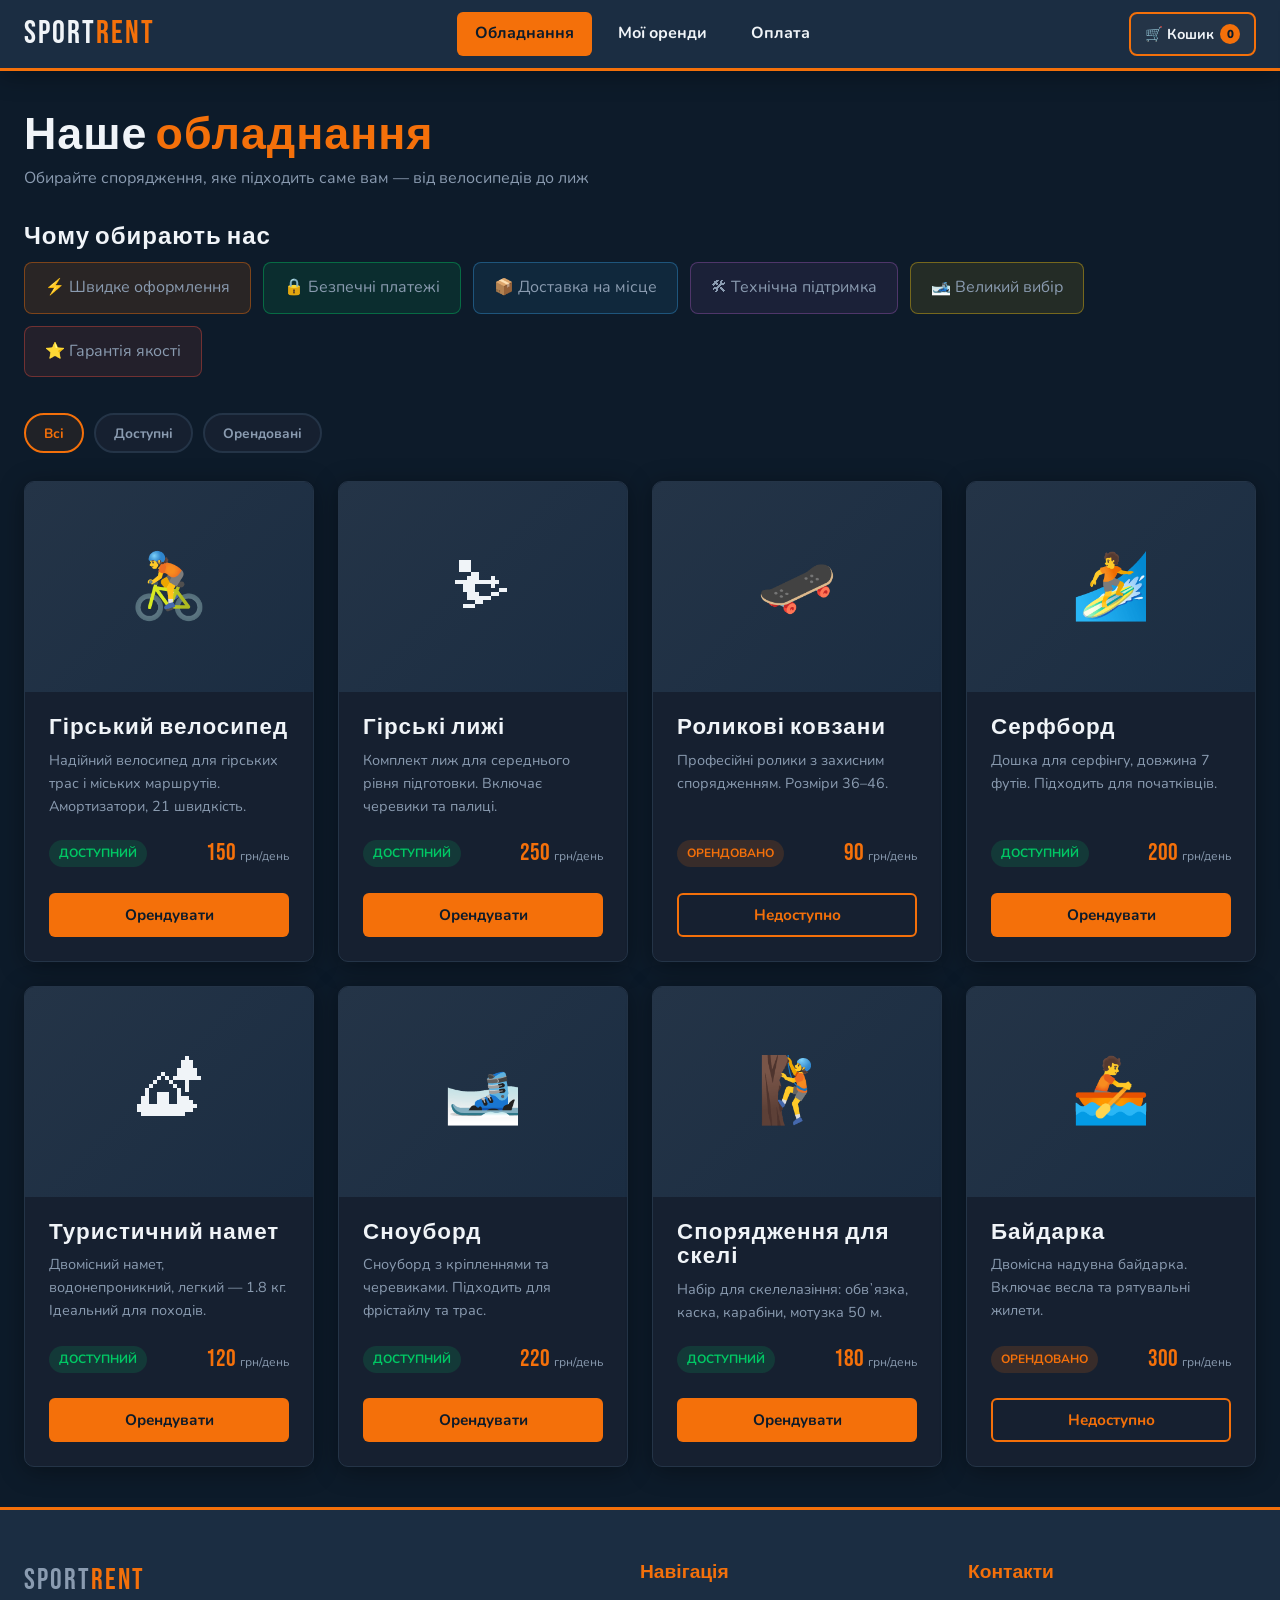
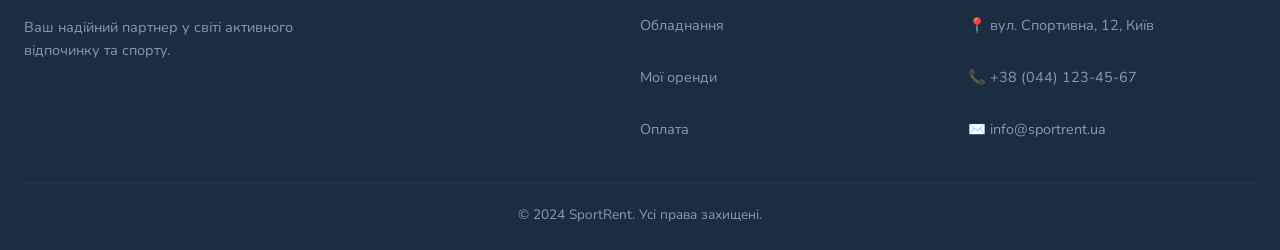
==== lab2/index.html @ fef1c749 "rename" ====
<!DOCTYPE html>
<html lang="uk">
<head>
  <meta charset="UTF-8" />
  <meta name="viewport" content="width=device-width, initial-scale=1.0" />
  <title>SportRent — Обладнання</title>
  <link rel="stylesheet" href="styles.css" />
  <style>
    /* ── Кошик-іконка у хедері ── */
    .cart-btn {
      position: relative;
      background: var(--navy-light);
      border: 2px solid var(--orange);
      color: var(--white);
      border-radius: 8px;
      padding: 6px 14px;
      font-family: var(--font-body);
      font-weight: 700;
      font-size: 0.9rem;
      cursor: pointer;
      min-height: 44px;
      display: flex;
      align-items: center;
      gap: 6px;
      transition: background 0.25s, color 0.25s;
      flex-shrink: 0;
    }
    .cart-btn:hover { background: var(--orange); color: var(--navy); }
    .cart-count {
      background: var(--orange);
      color: var(--navy);
      border-radius: 50%;
      width: 20px; height: 20px;
      font-size: 0.72rem;
      font-weight: 900;
      display: flex; align-items: center; justify-content: center;
      transition: transform 0.2s;
    }
    .cart-count.bump { transform: scale(1.4); }

    /* ── Кнопка після додавання до кошика ── */
    .btn--added {
      background: #00c864 !important;
      color: #fff !important;
      border-color: #00c864 !important;
      cursor: default;
    }
    .btn--added:hover { transform: none !important; }

    /* ── Модальне вікно: вибір дат ── */
    .modal-overlay {
      position: fixed; inset: 0;
      background: rgba(0,0,0,0.65);
      display: flex; align-items: center; justify-content: center;
      z-index: 200;
      padding: 16px;
      opacity: 0; pointer-events: none;
      transition: opacity 0.25s;
    }
    .modal-overlay.open { opacity: 1; pointer-events: all; }

    .modal {
      background: var(--card-bg);
      border: 2px solid var(--orange);
      border-radius: 14px;
      padding: 32px;
      max-width: 440px; width: 100%;
      box-shadow: 0 8px 40px rgba(0,0,0,0.5);
      transform: translateY(20px);
      transition: transform 0.25s;
    }
    .modal-overlay.open .modal { transform: translateY(0); }

    .modal h3 {
      font-size: 1.6rem;
      margin-bottom: 6px;
    }
    .modal-item-name {
      color: var(--orange);
      font-size: 1rem;
      margin-bottom: 20px;
    }
    .modal-dates {
      display: grid;
      grid-template-columns: 1fr 1fr;
      gap: 14px;
      margin-bottom: 16px;
    }
    .modal-dates .form-group { margin-bottom: 0; }

    .modal-total {
      background: var(--navy-light);
      border-radius: 8px;
      padding: 12px 16px;
      margin-bottom: 20px;
      font-size: 0.95rem;
      color: var(--gray);
      min-height: 44px;
    }
    .modal-total strong { color: var(--orange); font-family: var(--font-head); font-size: 1.3rem; }

    .modal-error {
      color: #e74c3c;
      font-size: 0.85rem;
      margin-bottom: 12px;
      min-height: 20px;
    }
    .modal-actions { display: flex; gap: 10px; }
    .modal-actions .btn { flex: 1; }

    /* ── Кошик-дроп ── */
    .cart-panel {
      position: fixed;
      top: 0; right: 0; bottom: 0;
      width: min(380px, 100vw);
      background: var(--navy-mid);
      border-left: 3px solid var(--orange);
      z-index: 300;
      display: flex; flex-direction: column;
      transform: translateX(110%);
      transition: transform 0.3s ease;
      box-shadow: -4px 0 30px rgba(0,0,0,0.4);
    }
    .cart-panel.open { transform: translateX(0); }

    .cart-panel__head {
      padding: 20px 24px;
      border-bottom: 1px solid var(--navy-light);
      display: flex; justify-content: space-between; align-items: center;
    }
    .cart-panel__head h3 { font-size: 1.5rem; }
    .cart-close {
      background: none; border: none; color: var(--gray);
      font-size: 1.5rem; cursor: pointer; line-height: 1;
      min-width: 44px; min-height: 44px;
      display: flex; align-items: center; justify-content: center;
      border-radius: 6px;
      transition: color 0.2s, background 0.2s;
    }
    .cart-close:hover { color: var(--white); background: var(--navy-light); }

    .cart-items {
      flex: 1; overflow-y: auto; padding: 16px 24px;
      display: flex; flex-direction: column; gap: 12px;
    }
    .cart-empty {
      text-align: center; color: var(--gray);
      margin: auto; font-size: 1rem;
    }
    .cart-item {
      background: var(--card-bg);
      border: 1px solid var(--navy-light);
      border-radius: 10px;
      padding: 14px;
      display: flex; gap: 12px; align-items: flex-start;
    }
    .cart-item__icon { font-size: 2rem; flex-shrink: 0; }
    .cart-item__info { flex: 1; }
    .cart-item__name { font-family: var(--font-head); font-size: 1.1rem; }
    .cart-item__dates { color: var(--gray); font-size: 0.82rem; margin-top: 2px; }
    .cart-item__price { color: var(--orange); font-weight: 700; font-size: 0.9rem; }
    .cart-item__remove {
      background: none; border: none; color: var(--gray); cursor: pointer;
      font-size: 1.1rem; padding: 4px;
      min-width: 32px; min-height: 32px;
      display: flex; align-items: center; justify-content: center;
      border-radius: 6px; transition: color 0.2s, background 0.2s;
    }
    .cart-item__remove:hover { color: #e74c3c; background: rgba(231,76,60,0.1); }

    .cart-panel__foot {
      padding: 20px 24px;
      border-top: 1px solid var(--navy-light);
    }
    .cart-total-row {
      display: flex; justify-content: space-between;
      font-family: var(--font-head); font-size: 1.5rem;
      color: var(--orange); margin-bottom: 14px;
    }

    /* ── Особливості — кольорова анімація при завантаженні ── */
    .features-list li {
      background: var(--card-bg);
      border: 1px solid var(--navy-light);
      padding: 12px 20px;
      border-radius: 8px;
      color: var(--gray);
      transition: background 0.4s, border-color 0.4s;
    }

    /* ── Фільтр-панель ── */
    .filter-bar {
      display: flex; gap: 10px; flex-wrap: wrap;
      margin-bottom: 28px; align-items: center;
    }
    .filter-btn {
      background: var(--card-bg);
      border: 2px solid var(--navy-light);
      color: var(--gray);
      padding: 8px 18px;
      border-radius: 20px;
      font-family: var(--font-body);
      font-weight: 700; font-size: 0.85rem;
      cursor: pointer;
      min-height: 40px;
      transition: all 0.2s;
    }
    .filter-btn.active, .filter-btn:hover {
      border-color: var(--orange);
      color: var(--orange);
      background: rgba(244,112,10,0.08);
    }

    @media (max-width: 600px) {
      .modal-dates { grid-template-columns: 1fr; }
      .modal { padding: 20px; }
    }
  </style>
</head>
<body>

  <!-- ===== HEADER ===== -->
  <header>
    <div class="header-inner">
      <a href="equipment.html" class="logo">SPORT<span>RENT</span></a>

      <button class="burger" id="burgerBtn" aria-label="Відкрити меню">
        <span></span><span></span><span></span>
      </button>

      <nav id="mainNav">
        <ul>
          <li><a href="equipment.html" class="active">Обладнання</a></li>
          <li><a href="rental.html">Мої оренди</a></li>
          <li><a href="payment.html">Оплата</a></li>
        </ul>
      </nav>

      <!-- Кнопка кошика -->
      <button class="cart-btn" id="cartToggleBtn" aria-label="Відкрити кошик">
        🛒 Кошик <span class="cart-count" id="cartCount">0</span>
      </button>
    </div>
  </header>

  <!-- ===== КОШИК-ПАНЕЛЬ ===== -->
  <aside class="cart-panel" id="cartPanel" aria-label="Кошик">
    <div class="cart-panel__head">
      <h3>🛒 Кошик</h3>
      <button class="cart-close" id="cartCloseBtn" aria-label="Закрити кошик">✕</button>
    </div>
    <div class="cart-items" id="cartItems">
      <p class="cart-empty">Кошик порожній</p>
    </div>
    <div class="cart-panel__foot">
      <div class="cart-total-row">
        <span>Разом:</span>
        <span id="cartTotal">0 грн</span>
      </div>
      <a href="payment.html" class="btn btn--primary" style="font-size:1rem;">Перейти до оплати</a>
    </div>
  </aside>

  <!-- ===== МОДАЛЬНЕ ВІКНО: ВИБІР ДАТ ===== -->
  <div class="modal-overlay" id="modalOverlay" role="dialog" aria-modal="true" aria-labelledby="modalTitle">
    <div class="modal">
      <h3 id="modalTitle">Вибір дат оренди</h3>
      <p class="modal-item-name" id="modalItemName">—</p>

      <div class="modal-dates">
        <div class="form-group">
          <label for="dateStart">📅 Початок</label>
          <input type="date" id="dateStart" />
        </div>
        <div class="form-group">
          <label for="dateEnd">📅 Кінець</label>
          <input type="date" id="dateEnd" />
        </div>
      </div>

      <div class="modal-total" id="modalCostInfo">
        Оберіть дати для розрахунку вартості
      </div>

      <p class="modal-error" id="modalError"></p>

      <div class="modal-actions">
        <button class="btn btn--outline" id="modalCancelBtn">Скасувати</button>
        <button class="btn btn--primary" id="modalConfirmBtn">Додати до кошика</button>
      </div>
    </div>
  </div>

  <!-- ===== MAIN ===== -->
  <main>
    <h1 class="section-title">Наше <span>обладнання</span></h1>
    <p class="section-subtitle">Обирайте спорядження, яке підходить саме вам — від велосипедів до лиж</p>

    <!-- Переваги — кольори змінюються через do..while при завантаженні -->
    <section aria-labelledby="features-title">
      <h2 id="features-title" class="section-title" style="font-size:1.5rem; margin-bottom:12px;">
        Чому обирають нас
      </h2>
      <ul class="features-list" id="featuresList"
          style="display:flex; gap:12px; flex-wrap:wrap; margin-bottom:36px;">
        <li>⚡ Швидке оформлення</li>
        <li>🔒 Безпечні платежі</li>
        <li>📦 Доставка на місце</li>
        <li>🛠 Технічна підтримка</li>
        <li>🎿 Великий вибір</li>
        <li>⭐ Гарантія якості</li>
      </ul>
    </section>

    <!-- Фільтр-панель -->
    <div class="filter-bar" id="filterBar">
      <button class="filter-btn active" data-filter="all">Всі</button>
      <button class="filter-btn" data-filter="available">Доступні</button>
      <button class="filter-btn" data-filter="rented">Орендовані</button>
    </div>

    <!-- Сітка обладнання (рендериться через JS / do..while) -->
    <section aria-label="Список обладнання">
      <div class="equipment-grid" id="equipmentGrid"></div>
    </section>
  </main>

  <!-- ===== FOOTER ===== -->
  <footer>
    <div class="footer-inner">
      <div class="footer-brand">
        <p class="logo">SPORT<span>RENT</span></p>
        <p>Ваш надійний партнер у світі активного відпочинку та спорту.</p>
      </div>
      <div class="footer-col">
        <h4>Навігація</h4>
        <ul>
          <li><a href="equipment.html">Обладнання</a></li>
          <li><a href="rental.html">Мої оренди</a></li>
          <li><a href="payment.html">Оплата</a></li>
        </ul>
      </div>
      <div class="footer-col">
        <h4>Контакти</h4>
        <ul class="footer-contact">
          <li>📍 вул. Спортивна, 12, Київ</li>
          <li>📞 +38 (044) 123-45-67</li>
          <li>✉️ info@sportrent.ua</li>
        </ul>
      </div>
    </div>
    <div class="footer-bottom">
      <p>&copy; 2024 SportRent. Усі права захищені.</p>
    </div>
  </footer>

  <!-- ===== ПІДКЛЮЧЕННЯ ЗОВНІШНЬОГО JS ===== -->
  <script src="equipment.js"></script>

</body>
</html>
---- lab2/styles.css ----
/* =============================================
   SPORT RENT — Головний CSS файл
   Версія з повною адаптацією для всіх пристроїв
   ============================================= */

@import url('https://fonts.googleapis.com/css2?family=Bebas+Neue&family=Nunito:wght@400;600;700;900&display=swap');

/* =============================================
   CSS ЗМІННІ
   ============================================= */
:root {
  --navy:        #0d1b2a;
  --navy-mid:    #1b2d42;
  --navy-light:  #243447;
  --orange:      #f4700a;
  --orange-h:    #ff8c2e;
  --white:       #f0f4f8;
  --gray:        #8a9bb0;
  --card-bg:     #162030;
  --radius:      10px;
  --shadow:      0 4px 24px rgba(0,0,0,0.35);
  --font-head:   'Bebas Neue', sans-serif;
  --font-body:   'Nunito', sans-serif;
  --transition:  0.25s ease;
  --space-xs:    8px;
  --space-sm:    16px;
  --space-md:    24px;
  --space-lg:    40px;
  --touch-min:   44px;
}

/* =============================================
   RESET & BASE
   ============================================= */
*, *::before, *::after {
  box-sizing: border-box;
  margin: 0;
  padding: 0;
}

html {
  scroll-behavior: smooth;
  -webkit-text-size-adjust: 100%;
  text-size-adjust: 100%;
}

body {
  background-color: var(--navy);
  color: var(--white);
  font-family: var(--font-body);
  font-size: 16px;
  line-height: 1.6;
  min-height: 100vh;
  display: flex;
  flex-direction: column;
  -webkit-font-smoothing: antialiased;
  -moz-osx-font-smoothing: grayscale;
  text-rendering: optimizeLegibility;
  overflow-x: hidden;
}

a {
  color: var(--orange);
  text-decoration: none;
  transition: color var(--transition);
}
a:hover { color: var(--orange-h); }

/* Видимий фокус для клавіатурної навігації */
a:focus-visible,
button:focus-visible,
input:focus-visible,
select:focus-visible {
  outline: 3px solid var(--orange);
  outline-offset: 3px;
  border-radius: 4px;
}

img { max-width: 100%; height: auto; display: block; border-radius: var(--radius); }

h1, h2, h3 { font-family: var(--font-head); letter-spacing: 1px; line-height: 1.1; }

ul { list-style: none; }

/* =============================================
   HEADER / NAVIGATION
   ============================================= */
header {
  background: var(--navy-mid);
  border-bottom: 3px solid var(--orange);
  position: sticky;
  top: 0;
  z-index: 100;
  box-shadow: var(--shadow);
}

.header-inner {
  max-width: 1400px;
  margin: 0 auto;
  padding: 0 var(--space-md);
  height: 68px;
  display: flex;
  align-items: center;
  justify-content: space-between;
  gap: var(--space-md);
}

.logo {
  font-family: var(--font-head);
  font-size: 2rem;
  color: var(--white);
  letter-spacing: 2px;
  white-space: nowrap;
  flex-shrink: 0;
}

.logo span { color: var(--orange); }

nav ul {
  display: flex;
  gap: var(--space-xs);
  align-items: center;
}

nav ul li a {
  color: var(--white);
  font-weight: 700;
  padding: 8px 18px;
  border-radius: 6px;
  transition: background var(--transition), color var(--transition);
  white-space: nowrap;
  min-height: var(--touch-min);
  display: inline-flex;
  align-items: center;
}

nav ul li a:hover,
nav ul li a.active {
  background: var(--orange);
  color: var(--navy);
}

/* Бургер-кнопка */
.burger {
  display: none;
  flex-direction: column;
  gap: 5px;
  cursor: pointer;
  background: none;
  border: none;
  padding: var(--space-xs);
  min-width: var(--touch-min);
  min-height: var(--touch-min);
  align-items: center;
  justify-content: center;
}

.burger span {
  display: block;
  width: 26px;
  height: 3px;
  background: var(--white);
  border-radius: 2px;
  transition: transform var(--transition), opacity var(--transition);
}

.burger.open span:nth-child(1) { transform: translateY(8px) rotate(45deg); }
.burger.open span:nth-child(2) { opacity: 0; }
.burger.open span:nth-child(3) { transform: translateY(-8px) rotate(-45deg); }

/* =============================================
   MAIN
   ============================================= */
main {
  flex: 1;
  max-width: 1400px;
  width: 100%;
  margin: 0 auto;
  padding: var(--space-lg) var(--space-md);
}

.section-title {
  font-size: clamp(1.8rem, 4vw, 2.8rem);
  color: var(--white);
  margin-bottom: 6px;
}

.section-title span { color: var(--orange); }

.section-subtitle {
  color: var(--gray);
  margin-bottom: 32px;
  font-size: clamp(0.9rem, 2vw, 1rem);
}

/* =============================================
   EQUIPMENT GRID
   ============================================= */
.equipment-grid {
  display: grid;
  grid-template-columns: repeat(auto-fill, minmax(min(280px, 100%), 1fr));
  gap: var(--space-md);
}

.equipment-card {
  background: var(--card-bg);
  border-radius: var(--radius);
  overflow: hidden;
  box-shadow: var(--shadow);
  border: 1px solid var(--navy-light);
  transition: transform var(--transition), border-color var(--transition);
  display: flex;
  flex-direction: column;
}

/* Hover тільки для пристроїв з мишкою */
@media (hover: hover) {
  .equipment-card:hover {
    transform: translateY(-5px);
    border-color: var(--orange);
  }
}

.equipment-card__img {
  width: 100%;
  height: clamp(150px, 18vw, 210px);
  object-fit: cover;
  border-radius: 0;
}

.equipment-card__img-placeholder {
  width: 100%;
  height: clamp(150px, 18vw, 210px);
  background: linear-gradient(135deg, var(--navy-light), var(--navy-mid));
  display: flex;
  align-items: center;
  justify-content: center;
  font-size: clamp(2.5rem, 5vw, 4rem);
}

.equipment-card__body {
  padding: var(--space-md);
  flex: 1;
  display: flex;
  flex-direction: column;
  gap: var(--space-xs);
}

.equipment-card__title { font-size: clamp(1.1rem, 2.5vw, 1.4rem); }

.equipment-card__desc { color: var(--gray); font-size: 0.9rem; flex: 1; }

.equipment-card__meta {
  display: flex;
  justify-content: space-between;
  align-items: center;
  margin-top: var(--space-xs);
  flex-wrap: wrap;
  gap: var(--space-xs);
}

.badge {
  padding: 4px 10px;
  border-radius: 20px;
  font-size: 0.75rem;
  font-weight: 700;
  text-transform: uppercase;
  white-space: nowrap;
}

.badge--available { background: rgba(0,200,100,0.15); color: #00c864; }
.badge--rented    { background: rgba(244,112,10,0.15); color: var(--orange); }

.price {
  font-family: var(--font-head);
  font-size: clamp(1.2rem, 2.5vw, 1.5rem);
  color: var(--orange);
}

.price small { font-family: var(--font-body); font-size: 0.75rem; color: var(--gray); }

/* =============================================
   BUTTONS
   ============================================= */
.btn {
  display: inline-flex;
  align-items: center;
  justify-content: center;
  padding: 10px 22px;
  border-radius: 6px;
  font-weight: 700;
  cursor: pointer;
  border: none;
  font-family: var(--font-body);
  font-size: 0.95rem;
  transition: background var(--transition), color var(--transition), transform var(--transition);
  min-height: var(--touch-min);
  touch-action: manipulation;
  user-select: none;
  -webkit-user-select: none;
}

.btn--primary { background: var(--orange); color: var(--navy); width: 100%; text-align: center; }
.btn--outline  { background: transparent; border: 2px solid var(--orange); color: var(--orange); }
.btn--danger   { background: transparent; border: 2px solid #e74c3c; color: #e74c3c; }

@media (hover: hover) {
  .btn--primary:hover { background: var(--orange-h); transform: translateY(-1px); }
  .btn--outline:hover { background: var(--orange); color: var(--navy); }
  .btn--danger:hover  { background: #e74c3c; color: #fff; }
}

.btn:active { opacity: 0.85; transform: scale(0.98); }

/* =============================================
   RENTALS
   ============================================= */
.rentals-tabs {
  display: flex;
  gap: var(--space-xs);
  margin-bottom: 28px;
  flex-wrap: wrap;
}

.tab-btn {
  padding: 10px 28px;
  border-radius: 6px;
  border: 2px solid var(--navy-light);
  background: transparent;
  color: var(--gray);
  font-family: var(--font-body);
  font-weight: 700;
  cursor: pointer;
  transition: all var(--transition);
  min-height: var(--touch-min);
  touch-action: manipulation;
}

.tab-btn.active, .tab-btn:hover {
  border-color: var(--orange);
  color: var(--orange);
  background: rgba(244,112,10,0.08);
}

.rental-list { display: flex; flex-direction: column; gap: var(--space-sm); }

.rental-card {
  background: var(--card-bg);
  border-radius: var(--radius);
  padding: 20px 24px;
  border: 1px solid var(--navy-light);
  display: flex;
  align-items: center;
  gap: var(--space-md);
  box-shadow: var(--shadow);
  transition: border-color var(--transition);
  flex-wrap: wrap;
}

@media (hover: hover) {
  .rental-card:hover { border-color: var(--orange); }
}

.rental-card__icon { font-size: 2.5rem; flex-shrink: 0; }

.rental-card__info { flex: 1; min-width: 160px; }

.rental-card__name { font-size: 1.3rem; font-family: var(--font-head); }

.rental-card__dates { color: var(--gray); font-size: 0.9rem; }

.rental-card__actions { display: flex; gap: 10px; flex-wrap: wrap; align-items: center; }

/* =============================================
   PAYMENT PAGE
   ============================================= */
.payment-layout {
  display: grid;
  grid-template-columns: 1fr 380px;
  gap: 32px;
  align-items: start;
}

.payment-form-card,
.payment-summary-card {
  background: var(--card-bg);
  border-radius: var(--radius);
  padding: clamp(20px, 4vw, 32px);
  border: 1px solid var(--navy-light);
  box-shadow: var(--shadow);
}

.form-group {
  display: flex;
  flex-direction: column;
  gap: 6px;
  margin-bottom: 20px;
}

.form-group label {
  font-weight: 700;
  font-size: 0.85rem;
  text-transform: uppercase;
  letter-spacing: 0.5px;
  color: var(--gray);
}

.form-group input,
.form-group select {
  background: var(--navy-light);
  border: 1.5px solid var(--navy-light);
  color: var(--white);
  padding: 12px 14px;
  border-radius: 6px;
  font-family: var(--font-body);
  font-size: 16px; /* Мінімум 16px — запобігає zoom в iOS */
  transition: border-color var(--transition);
  outline: none;
  min-height: var(--touch-min);
  width: 100%;
  -webkit-appearance: none;
  appearance: none;
}

.form-group select {
  background-image: url("data:image/svg+xml,%3Csvg xmlns='http://www.w3.org/2000/svg' width='12' height='8' viewBox='0 0 12 8'%3E%3Cpath d='M1 1l5 5 5-5' stroke='%238a9bb0' stroke-width='2' fill='none' stroke-linecap='round'/%3E%3C/svg%3E");
  background-repeat: no-repeat;
  background-position: right 14px center;
  padding-right: 40px;
}

.form-group input:focus,
.form-group select:focus { border-color: var(--orange); }

.form-row { display: grid; grid-template-columns: 1fr 1fr; gap: var(--space-sm); }

.card-icons { display: flex; gap: 10px; margin-bottom: 20px; font-size: 2rem; }

.summary-item {
  display: flex;
  justify-content: space-between;
  padding: 12px 0;
  border-bottom: 1px solid var(--navy-light);
  color: var(--gray);
  gap: var(--space-sm);
}

.summary-item:last-child { border-bottom: none; }

.summary-total {
  display: flex;
  justify-content: space-between;
  padding: 16px 0 0;
  font-family: var(--font-head);
  font-size: clamp(1.3rem, 3vw, 1.6rem);
  color: var(--orange);
  gap: var(--space-sm);
}

/* =============================================
   FOOTER
   ============================================= */
footer {
  background: var(--navy-mid);
  border-top: 3px solid var(--orange);
  padding: clamp(32px, 5vw, 48px) var(--space-md) var(--space-md);
  margin-top: auto;
}

.footer-inner {
  max-width: 1400px;
  margin: 0 auto;
  display: grid;
  grid-template-columns: 2fr 1fr 1fr;
  gap: clamp(20px, 4vw, 40px);
  margin-bottom: 32px;
}

.footer-brand .logo { font-size: 1.8rem; margin-bottom: 12px; }
.footer-brand p { color: var(--gray); font-size: 0.9rem; max-width: 280px; }

.footer-col h4 {
  font-family: var(--font-head);
  font-size: 1.2rem;
  margin-bottom: 14px;
  color: var(--orange);
}

.footer-col ul { display: flex; flex-direction: column; gap: var(--space-xs); }
.footer-col ul li a {
  color: var(--gray);
  font-size: 0.9rem;
  min-height: var(--touch-min);
  display: inline-flex;
  align-items: center;
}
.footer-col ul li a:hover { color: var(--white); }

.footer-contact li {
  color: var(--gray);
  font-size: 0.9rem;
  display: flex;
  align-items: center;
  gap: var(--space-xs);
  min-height: var(--touch-min);
}

.footer-bottom {
  max-width: 1400px;
  margin: 0 auto;
  padding-top: 20px;
  border-top: 1px solid var(--navy-light);
  text-align: center;
  color: var(--gray);
  font-size: 0.85rem;
}

/* =============================================
   ВЕЛИКІ ЕКРАНИ (≥ 1400px)
   ============================================= */
@media (min-width: 1400px) {
  .equipment-grid { grid-template-columns: repeat(4, 1fr); }
}

/* =============================================
   ПЛАНШЕТ ЛАНДШАФТ + НОУТБУК (900px–1199px)
   ============================================= */
@media (max-width: 1199px) {
  main { padding: var(--space-md); }
  .equipment-grid { grid-template-columns: repeat(auto-fill, minmax(240px, 1fr)); }
}

/* =============================================
   ПЛАНШЕТ ПОРТРЕТ (≤ 900px)
   ============================================= */
@media (max-width: 900px) {
  .payment-layout { grid-template-columns: 1fr; }
  .payment-summary-card { order: -1; }

  .footer-inner { grid-template-columns: 1fr 1fr; }
  .footer-brand { grid-column: 1 / -1; }

  .equipment-grid { grid-template-columns: repeat(auto-fill, minmax(220px, 1fr)); gap: var(--space-sm); }
}

/* =============================================
   МОБІЛЬНИЙ (≤ 600px)
   ============================================= */
@media (max-width: 600px) {
  :root {
    --space-md: 16px;
    --space-lg: 24px;
  }

  .header-inner { padding: 0 var(--space-sm); height: 60px; }
  .logo { font-size: 1.6rem; }

  /* Мобільне меню */
  nav {
    display: none;
    position: absolute;
    top: 60px;
    left: 0;
    right: 0;
    background: var(--navy-mid);
    border-bottom: 3px solid var(--orange);
    padding: var(--space-sm);
    z-index: 99;
    box-shadow: 0 8px 24px rgba(0,0,0,0.4);
  }

  nav.open { display: block; }

  nav ul {
    flex-direction: column;
    gap: 4px;
    align-items: stretch;
  }

  nav ul li a {
    display: flex;
    text-align: center;
    justify-content: center;
    padding: 12px;
    font-size: 1.1rem;
    border-radius: 8px;
  }

  .burger { display: flex; }

  main { padding: var(--space-sm); }

  .equipment-grid { grid-template-columns: 1fr; gap: var(--space-sm); }

  .equipment-card__body { padding: var(--space-sm); }

  .rental-card { flex-direction: column; align-items: flex-start; gap: var(--space-sm); }

  .rental-card__actions { width: 100%; justify-content: flex-start; }
  .rental-card__actions .btn { flex: 1; min-width: 100px; }

  .footer-inner { grid-template-columns: 1fr; gap: var(--space-md); }

  .form-row { grid-template-columns: 1fr; }

  .rentals-tabs { flex-direction: column; }
  .tab-btn { text-align: center; }
}

/* =============================================
   МАЛЕНЬКИЙ ТЕЛЕФОН (≤ 375px) — iPhone SE
   ============================================= */
@media (max-width: 375px) {
  .logo { font-size: 1.3rem; }
  .section-title { font-size: 1.5rem; }
  .equipment-card__img-placeholder { height: 130px; font-size: 2.2rem; }
  .payment-form-card, .payment-summary-card { padding: var(--space-sm); }
  .form-group input, .form-group select { padding: 10px 12px; }
  .btn { padding: 10px 12px; font-size: 0.88rem; }
  .badge { font-size: 0.7rem; padding: 3px 8px; }
  .rental-card__name { font-size: 1.1rem; }
}

/* =============================================
   АЛЬБОМНИЙ ТЕЛЕФОН (landscape + low height)
   ============================================= */
@media (max-height: 500px) and (orientation: landscape) {
  header { position: relative; }
  .header-inner { height: 52px; }
  nav { top: 52px; max-height: calc(100vh - 52px); overflow-y: auto; }
  main { padding: var(--space-sm); }
  .equipment-grid { grid-template-columns: repeat(2, 1fr); }
  .equipment-card__img-placeholder { height: 120px; }
}

/* =============================================
   ЗМЕНШЕНИЙ РУХ (accessibility)
   ============================================= */
@media (prefers-reduced-motion: reduce) {
  *, *::before, *::after {
    animation-duration: 0.01ms !important;
    transition-duration: 0.01ms !important;
  }
  html { scroll-behavior: auto; }
}

/* =============================================
   ДРУК
   ============================================= */
@media print {
  header, footer, .burger, .btn, .rentals-tabs, nav { display: none !important; }

  body { background: #fff; color: #000; font-size: 12pt; }

  main { padding: 0; max-width: 100%; }

  .equipment-grid { grid-template-columns: repeat(3, 1fr); gap: 12px; }

  .equipment-card, .rental-card, .payment-form-card, .payment-summary-card {
    background: #fff;
    border: 1px solid #ccc;
    box-shadow: none;
    break-inside: avoid;
  }

  .equipment-card__title, .rental-card__name { color: #000; }
  .equipment-card__desc, .rental-card__dates  { color: #555; }
  .price, .section-title span, .summary-total { color: #c45500; }
  .payment-layout { grid-template-columns: 1fr; }
}
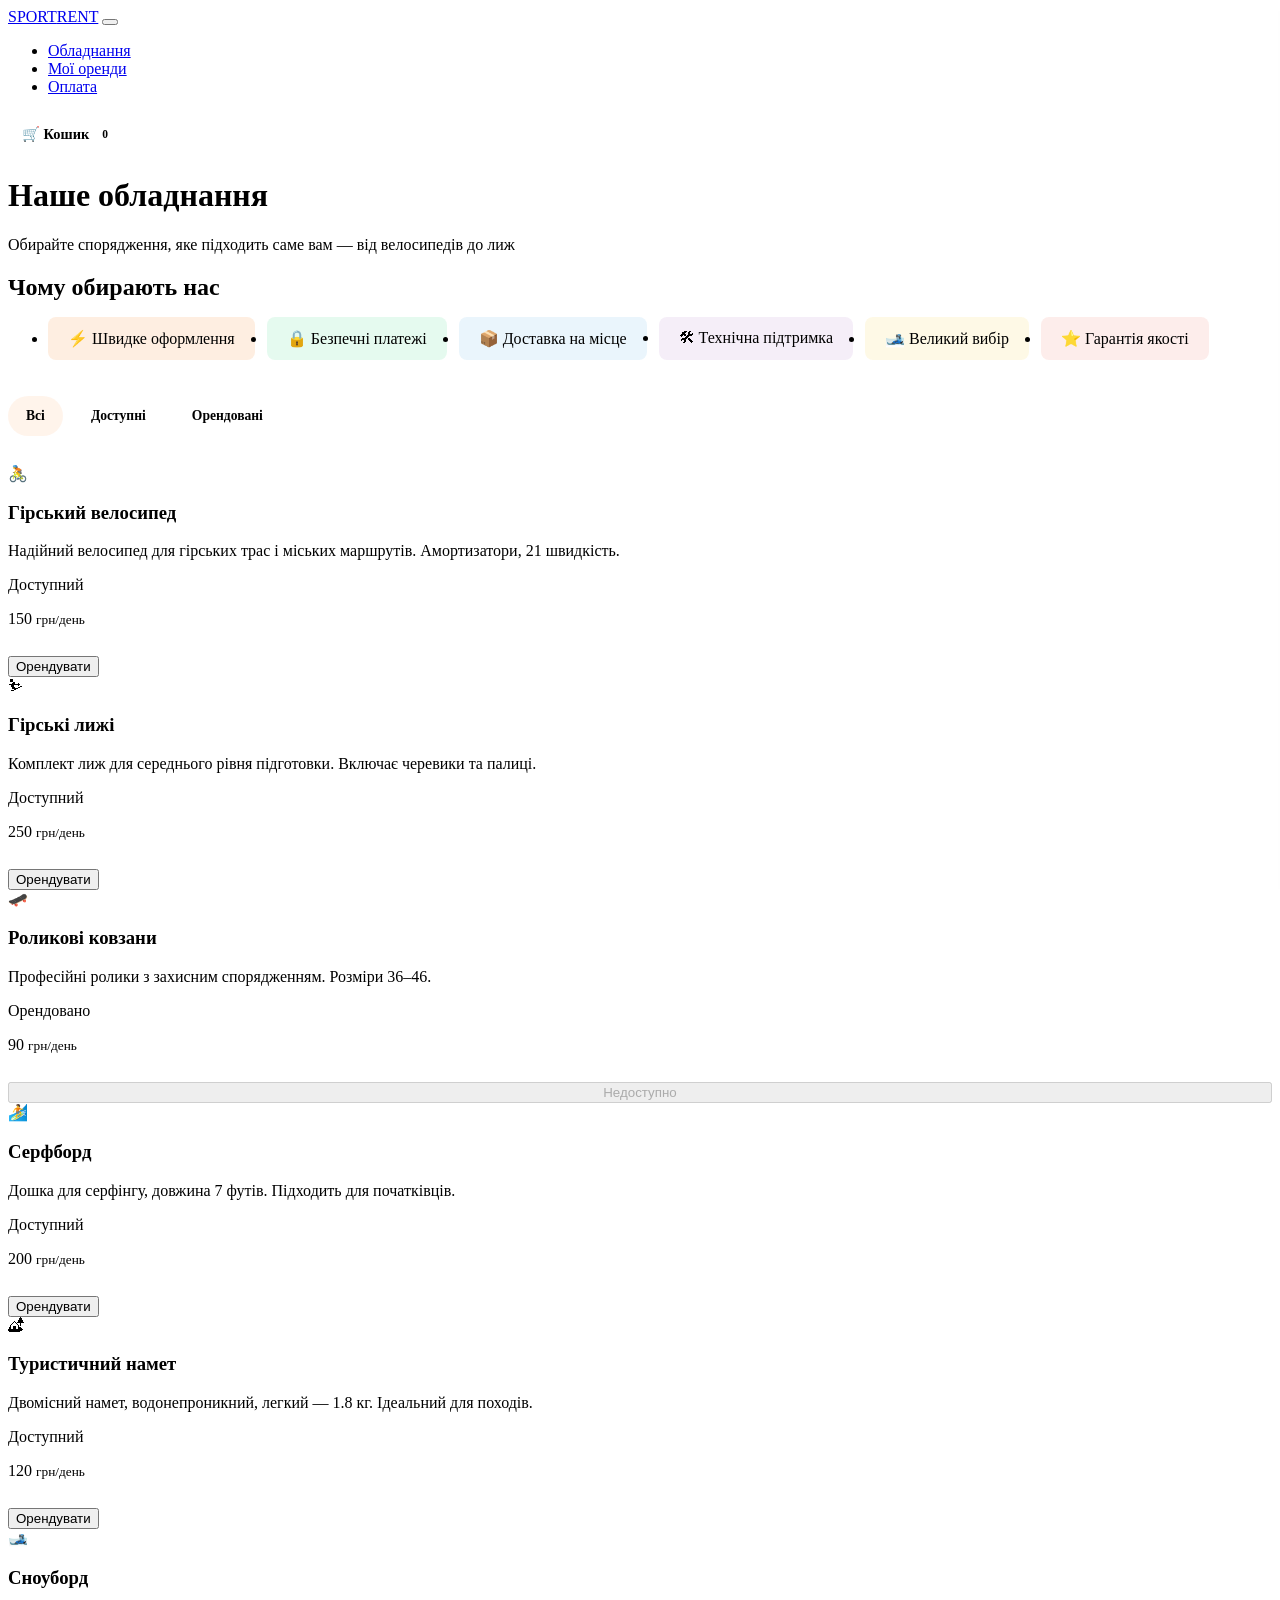
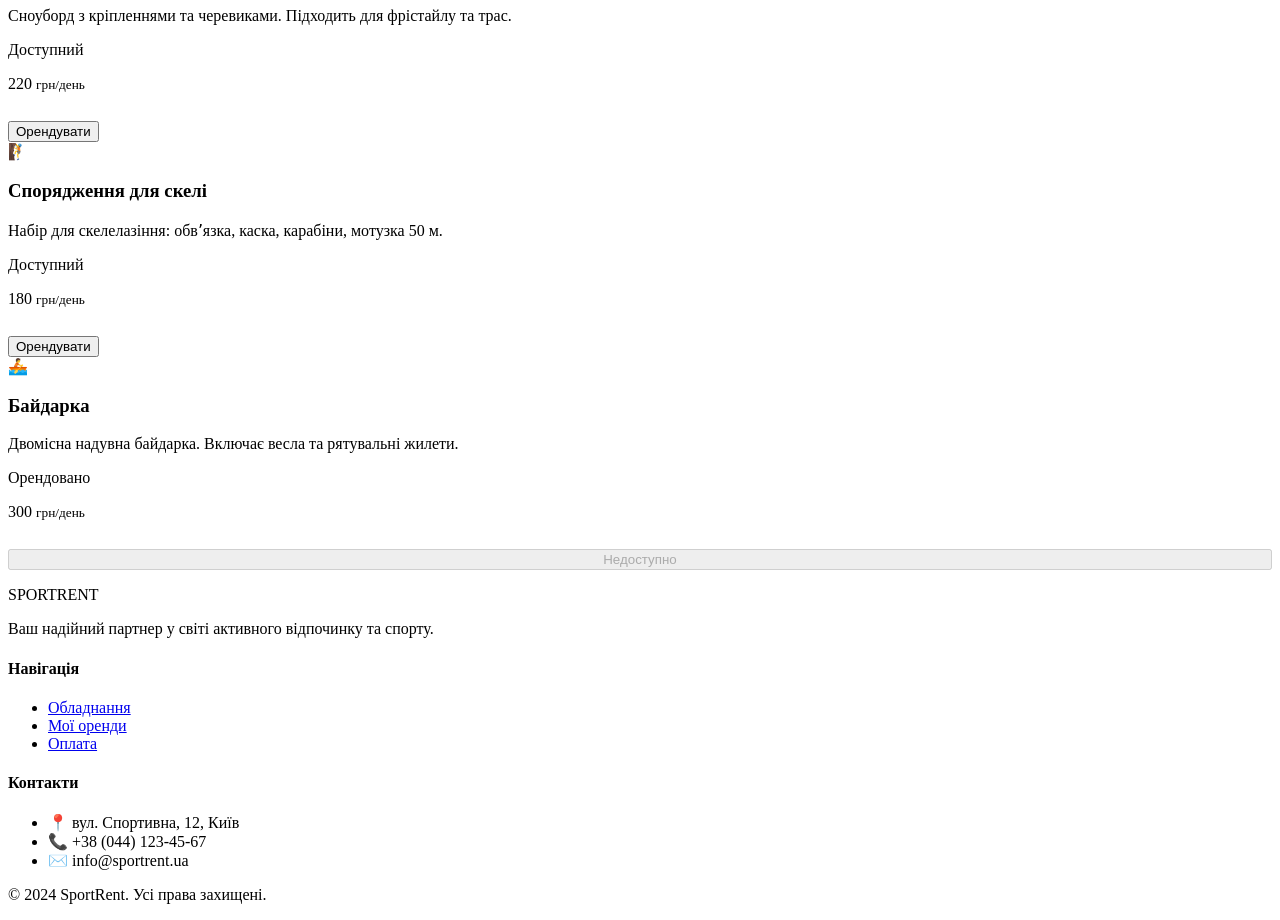
==== commit e384527d: "Added new lab2 with JS" ====
--- a/lab2/index.html
+++ b/lab2/index.html
@@ -222,7 +222,7 @@
   <!-- ===== HEADER ===== -->
   <header>
     <div class="header-inner">
-      <a href="equipment.html" class="logo">SPORT<span>RENT</span></a>
+      <a href="index.html" class="logo">SPORT<span>RENT</span></a>
 
       <button class="burger" id="burgerBtn" aria-label="Відкрити меню">
         <span></span><span></span><span></span>
@@ -230,7 +230,7 @@
 
       <nav id="mainNav">
         <ul>
-          <li><a href="equipment.html" class="active">Обладнання</a></li>
+          <li><a href="index.html" class="active">Обладнання</a></li>
           <li><a href="rental.html">Мої оренди</a></li>
           <li><a href="payment.html">Оплата</a></li>
         </ul>
@@ -335,7 +335,7 @@
       <div class="footer-col">
         <h4>Навігація</h4>
         <ul>
-          <li><a href="equipment.html">Обладнання</a></li>
+          <li><a href="index.html">Обладнання</a></li>
           <li><a href="rental.html">Мої оренди</a></li>
           <li><a href="payment.html">Оплата</a></li>
         </ul>
